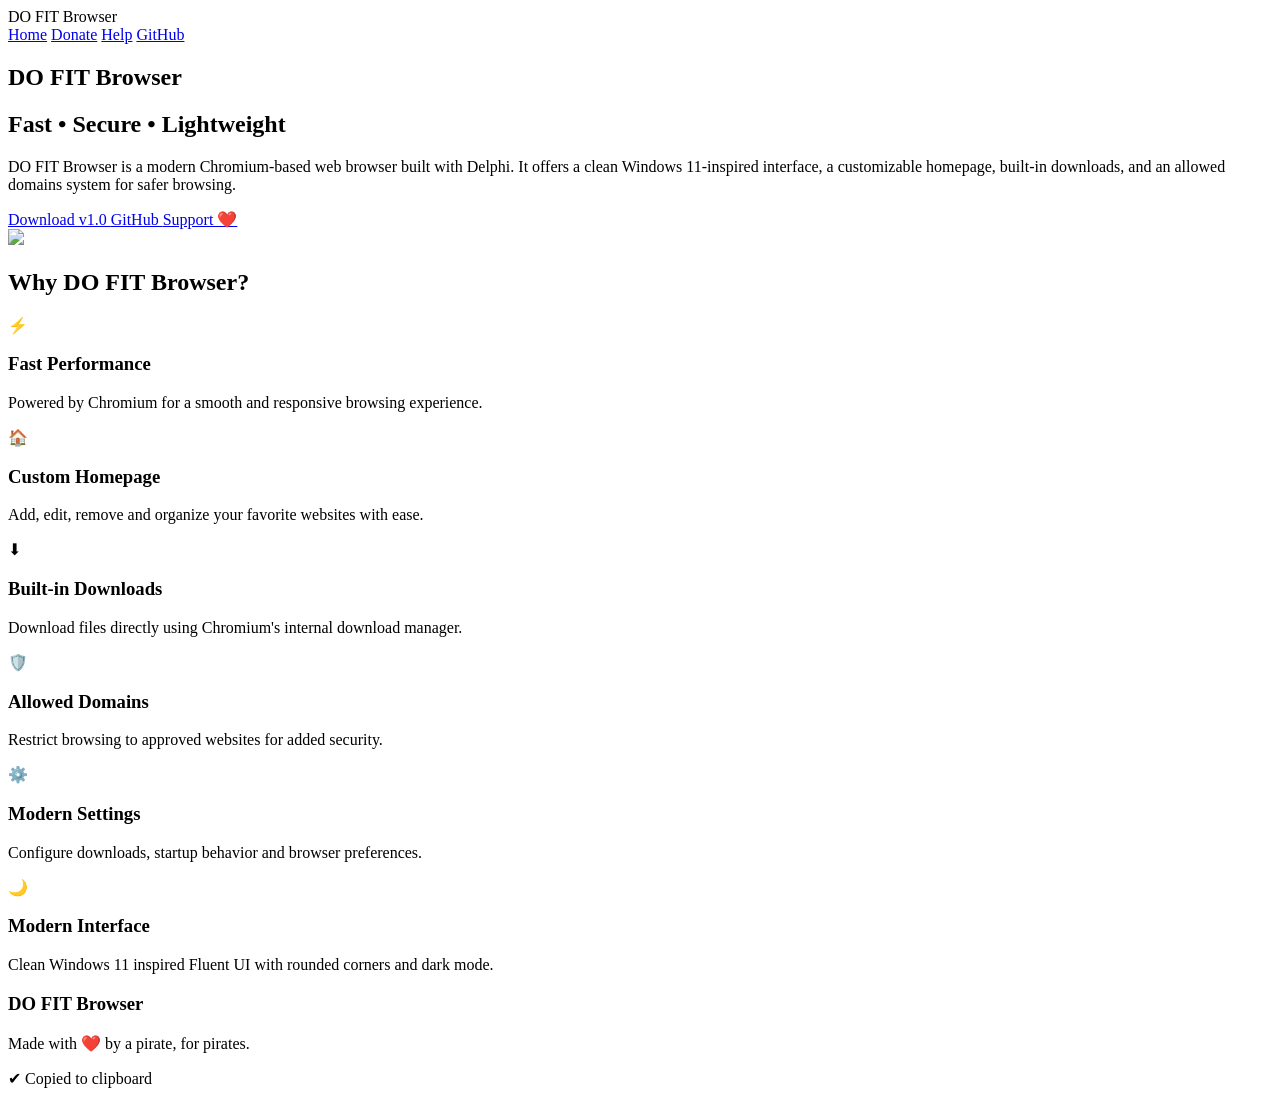
==== index.html @ dbe7ff8c "Update index.html" ====
<!DOCTYPE html>
<html lang="en">
<head>
    <meta charset="UTF-8">
    <meta name="viewport" content="width=device-width, initial-scale=1.0">
    <title>DO FIT Browser</title>

    <link rel="stylesheet" href="css/style.css">
</head>

<body>

<header class="navbar">

    <div class="logo">
        DO FIT Browser
    </div>

    <nav>

        <a href="index.html">Home</a>

        <a href="donate.html">Donate</a>

        <a href="help.html">Help</a>

        <a href="https://github.com/AKhaleelBaloch/" target="_blank">
            GitHub
        </a>

    </nav>

</header>

<section class="hero">

    <div class="heroText">

        <h1>DO FIT Browser</h1>

        <h2>
            Fast • Secure • Lightweight
        </h2>

        <p>
            DO FIT Browser is a modern Chromium-based web browser built with Delphi.
            It offers a clean Windows 11-inspired interface, a customizable homepage,
            built-in downloads, and an allowed domains system for safer browsing.
        </p>

        <div class="heroButtons">

            <a class="downloadButton" href="download.html">
                Download v1.0
            </a>

            <a class="githubButton"
               href="https://github.com/AKhaleelBaloch/DO-FIT-Browser"
               target="_blank">
                GitHub
            </a>

            <a class="donateButton"
               href="donate.html">
                Support ❤️
            </a>

        </div>

    </div>

    <div class="heroImage">

        <img src="images/hero.png">

    </div>

</section>



<section class="features">

    <h2 class="sectionTitle">
        Why DO FIT Browser?
    </h2>

    <div class="featureGrid">

        <div class="featureCard">
            <div class="icon">⚡</div>
            <h3>Fast Performance</h3>
            <p>
                Powered by Chromium for a smooth and responsive browsing experience.
            </p>
        </div>

        <div class="featureCard">
            <div class="icon">🏠</div>
            <h3>Custom Homepage</h3>
            <p>
                Add, edit, remove and organize your favorite websites with ease.
            </p>
        </div>

        <div class="featureCard">
            <div class="icon">⬇</div>
            <h3>Built-in Downloads</h3>
            <p>
                Download files directly using Chromium's internal download manager.
            </p>
        </div>

        <div class="featureCard">
            <div class="icon">🛡️</div>
            <h3>Allowed Domains</h3>
            <p>
                Restrict browsing to approved websites for added security.
            </p>
        </div>

        <div class="featureCard">
            <div class="icon">⚙️</div>
            <h3>Modern Settings</h3>
            <p>
                Configure downloads, startup behavior and browser preferences.
            </p>
        </div>

        <div class="featureCard">
            <div class="icon">🌙</div>
            <h3>Modern Interface</h3>
            <p>
                Clean Windows 11 inspired Fluent UI with rounded corners and dark mode.
            </p>
        </div>

    </div>

</section>


<footer>

    <h3>DO FIT Browser</h3>

    <p class="copyright">
Made with ❤️ by a pirate, for pirates.
    </p>

</footer>

<div id="toast" class="toast">
    ✔ Copied to clipboard
</div>

<script src="js/script.js"></script>

</body>
</html>
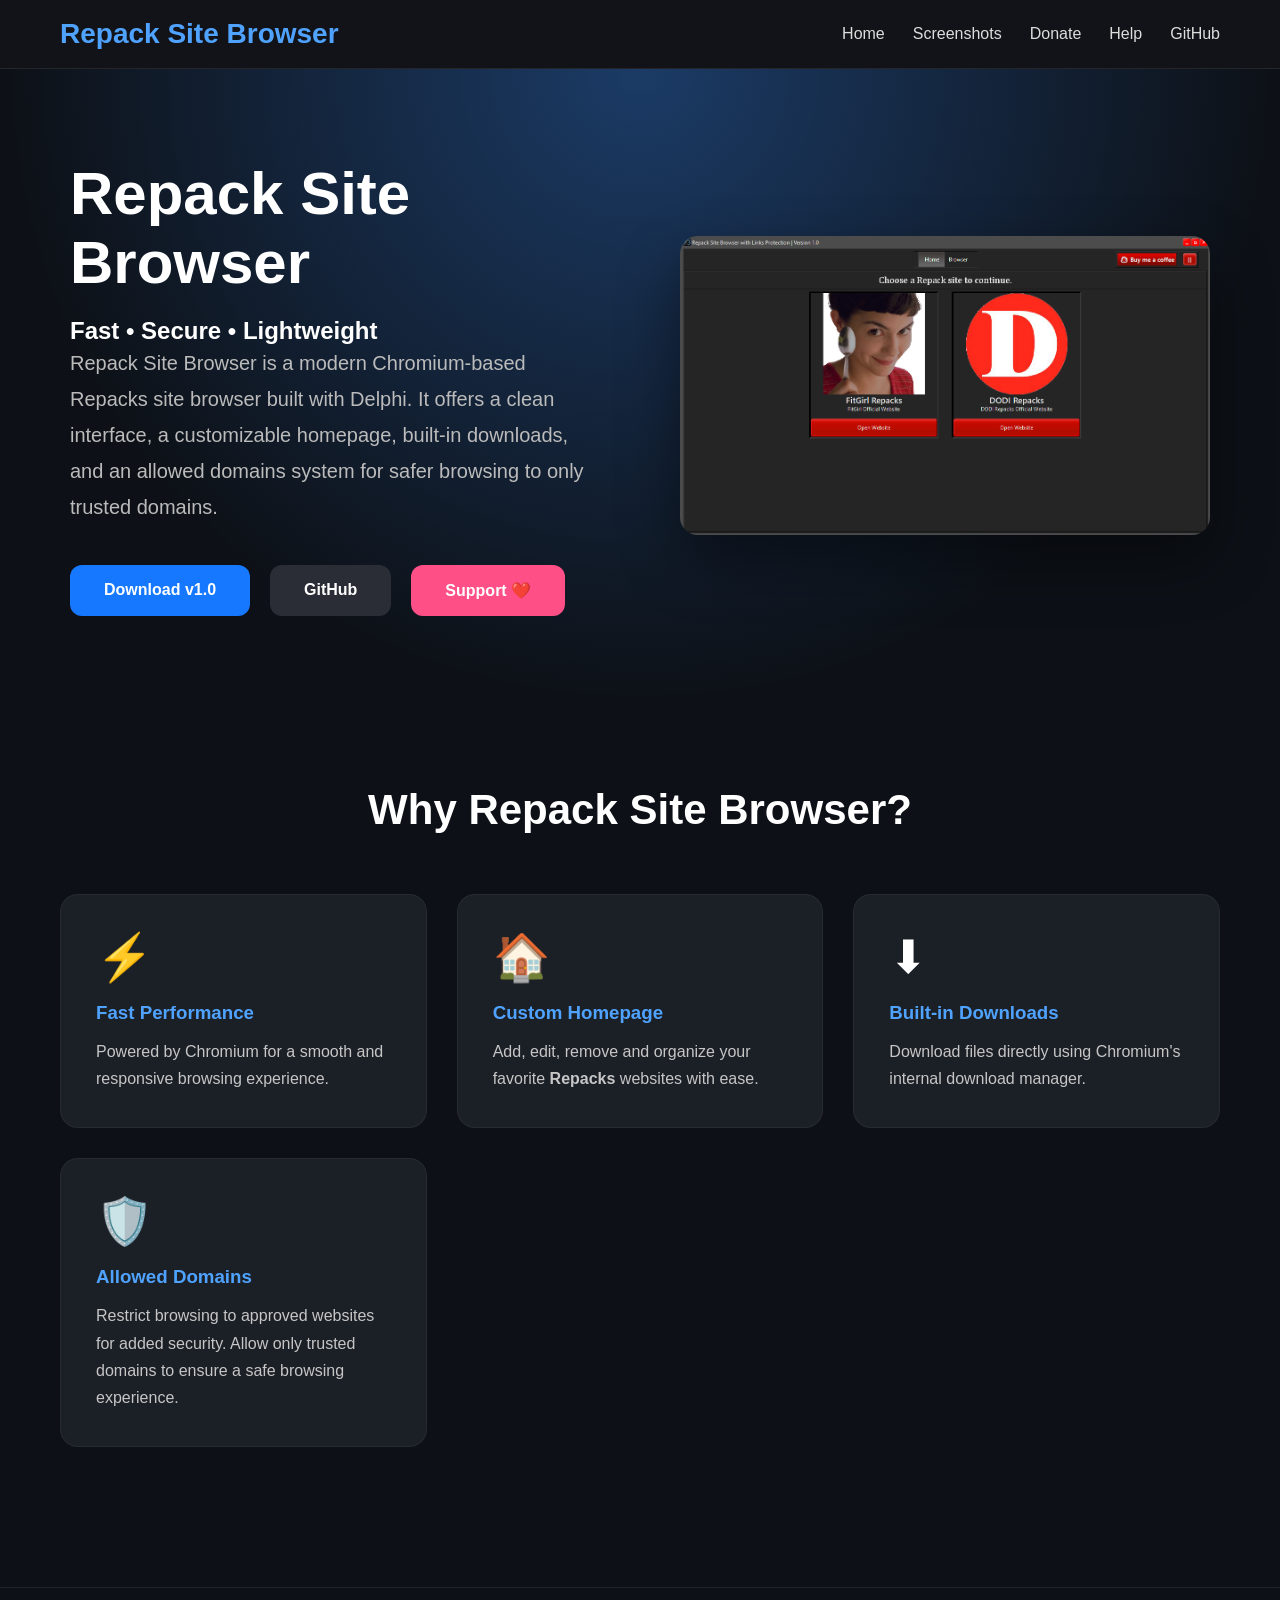
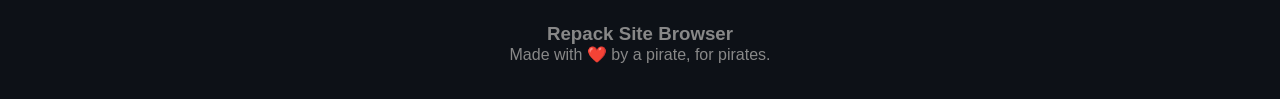
==== commit 1a893805: "Website Redesigned" ====
--- a/index.html
+++ b/index.html
@@ -3,7 +3,7 @@
 <head>
     <meta charset="UTF-8">
     <meta name="viewport" content="width=device-width, initial-scale=1.0">
-    <title>DO FIT Browser</title>
+    <title>Repack Site Browser</title>
 
     <link rel="stylesheet" href="css/style.css">
 </head>
@@ -13,18 +13,20 @@
 <header class="navbar">
 
     <div class="logo">
-        DO FIT Browser
+        Repack Site Browser
     </div>
 
     <nav>
 
         <a href="index.html">Home</a>
 
+        <a href="screenshots.html">Screenshots</a>
+
         <a href="donate.html">Donate</a>
 
         <a href="help.html">Help</a>
 
-        <a href="https://github.com/AKhaleelBaloch/" target="_blank">
+        <a href="https://github.com/AKhaleelBaloch/repack-browser/" target="_blank">
             GitHub
         </a>
 
@@ -36,26 +38,26 @@
 
     <div class="heroText">
 
-        <h1>DO FIT Browser</h1>
+        <h1>Repack Site Browser</h1>
 
         <h2>
             Fast • Secure • Lightweight
         </h2>
 
         <p>
-            DO FIT Browser is a modern Chromium-based web browser built with Delphi.
-            It offers a clean Windows 11-inspired interface, a customizable homepage,
-            built-in downloads, and an allowed domains system for safer browsing.
+            Repack Site Browser is a modern Chromium-based Repacks site browser built with Delphi.
+            It offers a clean interface, a customizable homepage,
+            built-in downloads, and an allowed domains system for safer browsing to only trusted domains.
         </p>
 
         <div class="heroButtons">
 
-            <a class="downloadButton" href="download.html">
+            <a class="downloadButton" href="https://github.com/AKhaleelBaloch/repack-browser/releases" target="_blank">
                 Download v1.0
             </a>
 
             <a class="githubButton"
-               href="https://github.com/AKhaleelBaloch/DO-FIT-Browser"
+               href="https://github.com/AKhaleelBaloch/repack-browser"
                target="_blank">
                 GitHub
             </a>
@@ -71,7 +73,9 @@
 
     <div class="heroImage">
 
-        <img src="images/hero.png">
+        <a href="screenshots.html">
+            <img src="images/1.png" alt="See Screenshots">
+        </a>
 
     </div>
 
@@ -82,7 +86,7 @@
 <section class="features">
 
     <h2 class="sectionTitle">
-        Why DO FIT Browser?
+        Why Repack Site Browser?
     </h2>
 
     <div class="featureGrid">
@@ -99,7 +103,7 @@
             <div class="icon">🏠</div>
             <h3>Custom Homepage</h3>
             <p>
-                Add, edit, remove and organize your favorite websites with ease.
+                Add, edit, remove and organize your favorite <b>Repacks</b> websites with ease.
             </p>
         </div>
 
@@ -115,23 +119,7 @@
             <div class="icon">🛡️</div>
             <h3>Allowed Domains</h3>
             <p>
-                Restrict browsing to approved websites for added security.
-            </p>
-        </div>
-
-        <div class="featureCard">
-            <div class="icon">⚙️</div>
-            <h3>Modern Settings</h3>
-            <p>
-                Configure downloads, startup behavior and browser preferences.
-            </p>
-        </div>
-
-        <div class="featureCard">
-            <div class="icon">🌙</div>
-            <h3>Modern Interface</h3>
-            <p>
-                Clean Windows 11 inspired Fluent UI with rounded corners and dark mode.
+                Restrict browsing to approved websites for added security. Allow only trusted domains to ensure a safe browsing experience.
             </p>
         </div>
 
@@ -142,7 +130,7 @@
 
 <footer>
 
-    <h3>DO FIT Browser</h3>
+    <h3>Repack Site Browser</h3>
 
     <p class="copyright">
 Made with ❤️ by a pirate, for pirates.
--- a/css/style.css
+++ b/css/style.css
@@ -0,0 +1,771 @@
+
+/* ===========================
+   DO FIT Browser
+   Windows 11 Fluent UI Theme
+=========================== */
+
+*{
+    margin:0;
+    padding:0;
+    box-sizing:border-box;
+}
+
+html{
+    scroll-behavior:smooth;
+}
+
+body{
+    font-family:"Segoe UI",Arial,sans-serif;
+    background:#0d1117;
+    color:#fff;
+    overflow-x:hidden;
+}
+
+/* Links */
+
+a{
+    color:inherit;
+    text-decoration:none;
+}
+
+/* ===========================
+   Navigation
+=========================== */
+
+.navbar{
+
+    position:sticky;
+    top:0;
+
+    display:flex;
+    justify-content:space-between;
+    align-items:center;
+
+    padding:18px 60px;
+
+    background:rgba(20,20,25,.80);
+
+    backdrop-filter:blur(20px);
+
+    border-bottom:1px solid rgba(255,255,255,.08);
+
+    z-index:999;
+}
+
+.logo{
+
+    font-size:28px;
+    font-weight:bold;
+
+    color:#4fa3ff;
+}
+
+nav{
+
+    display:flex;
+
+    gap:28px;
+}
+
+nav a{
+
+    transition:.25s;
+
+    color:#ddd;
+}
+
+nav a:hover{
+
+    color:#4fa3ff;
+}
+
+/* ===========================
+   Hero
+=========================== */
+
+.hero{
+
+    display:flex;
+
+    align-items:center;
+
+    justify-content:space-between;
+
+    gap:80px;
+
+    padding:90px 70px;
+
+    background:
+    radial-gradient(circle at top,#1b3b66 0%,#0d1117 70%);
+}
+
+.heroText{
+
+    flex:1;
+}
+
+.heroText h1{
+
+    font-size:60px;
+
+    margin-bottom:20px;
+}
+
+.heroText p{
+
+    font-size:20px;
+
+    color:#bbbbbb;
+
+    line-height:1.8;
+
+    margin-bottom:40px;
+}
+
+.heroButtons{
+
+    display:flex;
+
+    gap:20px;
+
+    flex-wrap:wrap;
+}
+
+.heroImage{
+
+    flex:1;
+
+    text-align:center;
+}
+
+.heroImage img{
+
+    width:100%;
+
+    max-width:700px;
+
+    border-radius:18px;
+
+    box-shadow:0 25px 60px rgba(0,0,0,.45);
+
+    transition:.35s;
+}
+
+.heroImage img:hover{
+
+    transform:scale(1.02);
+}
+
+/* ===========================
+   Buttons
+=========================== */
+
+.downloadButton,
+.githubButton,
+.donateButton{
+
+    display:inline-block;
+
+    padding:16px 34px;
+
+    border-radius:12px;
+
+    font-weight:bold;
+
+    transition:.3s;
+}
+
+.downloadButton{
+
+    background:#1678ff;
+}
+
+.downloadButton:hover{
+
+    background:#3390ff;
+
+    transform:translateY(-3px);
+
+    box-shadow:0 15px 40px rgba(0,120,255,.45);
+}
+
+.githubButton{
+
+    background:#2a2d35;
+}
+
+.githubButton:hover{
+
+    background:#3b82f6;
+}
+
+.donateButton{
+
+    background:#ff4f87;
+}
+
+.donateButton:hover{
+
+    background:#ff6ca0;
+}
+
+/* ===========================
+   Section Title
+=========================== */
+
+.sectionTitle{
+
+    text-align:center;
+
+    font-size:42px;
+
+    margin-bottom:60px;
+}
+
+/* ===========================
+   Features
+=========================== */
+
+.features{
+
+    padding:80px 60px;
+}
+
+.featureGrid{
+
+    display:grid;
+
+    grid-template-columns:repeat(auto-fit,minmax(300px,1fr));
+
+    gap:30px;
+}
+
+.featureCard{
+
+    background:#1b1f26;
+
+    border-radius:18px;
+
+    padding:35px;
+
+    border:1px solid rgba(255,255,255,.05);
+
+    transition:.35s;
+}
+
+.featureCard:hover{
+
+    transform:translateY(-8px);
+
+    border-color:#4fa3ff;
+
+    box-shadow:0 18px 40px rgba(0,0,0,.35);
+}
+
+.icon{
+
+    font-size:46px;
+
+    margin-bottom:18px;
+}
+
+.featureCard h3{
+
+    margin-bottom:14px;
+
+    color:#4fa3ff;
+}
+
+.featureCard p{
+
+    color:#c6c6c6;
+
+    line-height:1.7;
+}
+
+/* ===========================
+   Latest Release
+=========================== */
+
+.latestRelease{
+
+    text-align:center;
+
+    padding:80px 20px;
+}
+
+.latestRelease h2{
+
+    color:#4fa3ff;
+
+    margin-bottom:20px;
+}
+
+.latestRelease h1{
+
+    font-size:54px;
+
+    margin-bottom:20px;
+}
+
+.latestRelease p{
+
+    color:#bcbcbc;
+
+    margin-bottom:35px;
+}
+
+/* ===========================
+   Footer
+=========================== */
+
+footer{
+
+    margin-top:60px;
+
+    padding:35px;
+
+    text-align:center;
+
+    border-top:1px solid rgba(255,255,255,.08);
+
+    color:#888;
+}
+
+/* ===========================
+   Responsive
+=========================== */
+
+@media(max-width:1100px){
+
+.hero{
+
+    flex-direction:column;
+
+    text-align:center;
+
+    padding:60px 30px;
+}
+
+.heroButtons{
+
+    justify-content:center;
+}
+
+.navbar{
+
+    flex-direction:column;
+
+    gap:20px;
+
+    padding:20px;
+}
+
+nav{
+
+    flex-wrap:wrap;
+
+    justify-content:center;
+}
+
+.heroText h1{
+
+    font-size:42px;
+}
+
+.heroText p{
+
+    font-size:18px;
+}
+
+.features{
+
+    padding:50px 25px;
+}
+
+.sectionTitle{
+
+    font-size:34px;
+}
+
+.latestRelease h1{
+
+    font-size:38px;
+}
+
+.heroText h2{
+
+    margin-bottom:20px;
+
+    color:#4fa3ff;
+
+    font-weight:500;
+
+    font-size:28px;
+}
+
+}
+
+/* ===========================
+   Donate Page
+=========================== */
+
+.pageHeader{
+
+    text-align:center;
+
+    padding:80px 20px;
+}
+
+.pageHeader h1{
+
+    font-size:48px;
+
+    margin-bottom:20px;
+}
+
+.pageHeader p{
+
+    max-width:700px;
+
+    margin:auto;
+
+    color:#bbbbbb;
+
+    line-height:1.8;
+}
+
+.screenshots{
+
+    width:min(1200px,90%);
+
+    margin:auto;
+
+    padding-bottom:80px;
+}
+
+.screenshotGrid{
+
+    display:grid;
+
+    grid-template-columns:repeat(auto-fit,minmax(320px,1fr));
+
+    gap:30px;
+
+}
+
+.screenshotCard{
+
+    background:#1b1f26;
+
+    border-radius:18px;
+
+    padding:25px;
+
+    border:1px solid rgba(255,255,255,.05);
+
+    transition:.3s;
+}
+
+.screenshotCard:hover{
+
+    transform:translateY(-8px);
+
+    border-color:#4fa3ff;
+
+}
+
+.screenshotCard img{
+
+    width:100%;
+
+    border-radius:18px;
+
+    box-shadow:0 25px 60px rgba(0,0,0,.35);
+
+}
+
+.screenshotCard textarea{
+
+    width:100%;
+
+    margin-top:20px;
+
+    min-height:120px;
+
+    border-radius:16px;
+
+    border:1px solid rgba(255,255,255,.12);
+
+    background:#0d1117;
+
+    color:#fff;
+
+    padding:18px;
+
+    resize:vertical;
+
+    font-family:inherit;
+
+    font-size:15px;
+
+    line-height:1.6;
+}
+
+.screenshotCard textarea:focus{
+
+    outline:none;
+
+    border-color:#4fa3ff;
+
+    box-shadow:0 0 0 3px rgba(79,163,255,.12);
+
+}
+
+.donationGrid{
+
+    width:min(1200px,90%);
+
+    margin:auto;
+
+    display:grid;
+
+    grid-template-columns:repeat(auto-fit,minmax(320px,1fr));
+
+    gap:30px;
+
+    margin-bottom:80px;
+}
+
+.donationCard{
+
+    background:#1b1f26;
+
+    padding:35px;
+
+    border-radius:18px;
+
+    border:1px solid rgba(255,255,255,.05);
+
+    transition:.3s;
+}
+
+.donationCard:hover{
+
+    transform:translateY(-8px);
+
+    border-color:#4fa3ff;
+}
+
+.donationCard h2{
+
+    margin-bottom:20px;
+
+    color:#4fa3ff;
+}
+
+.donationCard p{
+
+    word-break:break-all;
+
+    margin-bottom:25px;
+
+    color:#d5d5d5;
+}
+
+.donationCard button{
+
+    width:100%;
+
+    padding:15px;
+
+    border:none;
+
+    border-radius:10px;
+
+    background:#1678ff;
+
+    color:white;
+
+    font-size:16px;
+
+    cursor:pointer;
+
+    transition:.25s;
+}
+
+.donationCard button:hover{
+
+    background:#3390ff;
+}
+
+
+.qrImage{
+
+    width:180px;
+
+    height:180px;
+
+    object-fit:contain;
+
+    display:block;
+
+    margin:20px auto;
+
+    background:#ffffff;
+
+    border-radius:12px;
+
+    padding:10px;
+}
+
+
+/* ===========================
+   Help Page
+=========================== */
+
+.faq{
+
+    width:min(1000px,90%);
+
+    margin:auto;
+
+    padding-bottom:80px;
+}
+
+.faqItem{
+
+    background:#1b1f26;
+
+    margin-bottom:20px;
+
+    padding:25px;
+
+    border-radius:16px;
+
+    border:1px solid rgba(255,255,255,.05);
+
+    transition:.3s;
+}
+
+.faqItem:hover{
+
+    border-color:#4fa3ff;
+
+    transform:translateY(-3px);
+}
+
+.faqItem h3{
+
+    color:#4fa3ff;
+
+    margin-bottom:15px;
+}
+
+.faqItem p{
+
+    color:#cccccc;
+
+    line-height:1.7;
+}
+
+/* ===========================
+   Toast Notification
+=========================== */
+
+.toast{
+
+    position:fixed;
+
+    right:25px;
+
+    bottom:25px;
+
+    background:#1b1f26;
+
+    color:#fff;
+
+    padding:15px 22px;
+
+    border-radius:12px;
+
+    border-left:4px solid #1678ff;
+
+    box-shadow:0 10px 30px rgba(0,0,0,.35);
+
+    font-size:15px;
+
+    opacity:0;
+
+    visibility:hidden;
+
+    transform:translateY(30px);
+
+    transition:.35s;
+
+    z-index:9999;
+}
+
+.toast.show{
+
+    opacity:1;
+
+    visibility:visible;
+
+    transform:translateY(0);
+}
+
+/* ===========================
+   Lightbox / Image modal
+=========================== */
+
+.lightbox{
+    position:fixed;
+    inset:0;
+    display:none;
+    align-items:center;
+    justify-content:center;
+    background:rgba(5,7,10,0.75);
+    z-index:10000;
+    padding:40px;
+}
+
+.lightbox.show{
+    display:flex;
+}
+
+.lightbox .content{
+    max-width:1100px;
+    width:100%;
+    max-height:90vh;
+    border-radius:12px;
+    overflow:hidden;
+    background:#0d1117;
+    padding:12px;
+    position:relative;
+}
+
+.lightbox img{
+    width:100%;
+    height:auto;
+    display:block;
+    border-radius:8px;
+}
+
+.lightbox .close{
+    position:absolute;
+    top:12px;
+    right:12px;
+    color:#fff;
+    background:rgba(0,0,0,0.45);
+    border-radius:8px;
+    padding:8px 10px;
+    cursor:pointer;
+    font-size:18px;
+    border:1px solid rgba(255,255,255,0.06);
+}
+
+.screenshotCard img{
+    cursor:zoom-in;
+}
+
